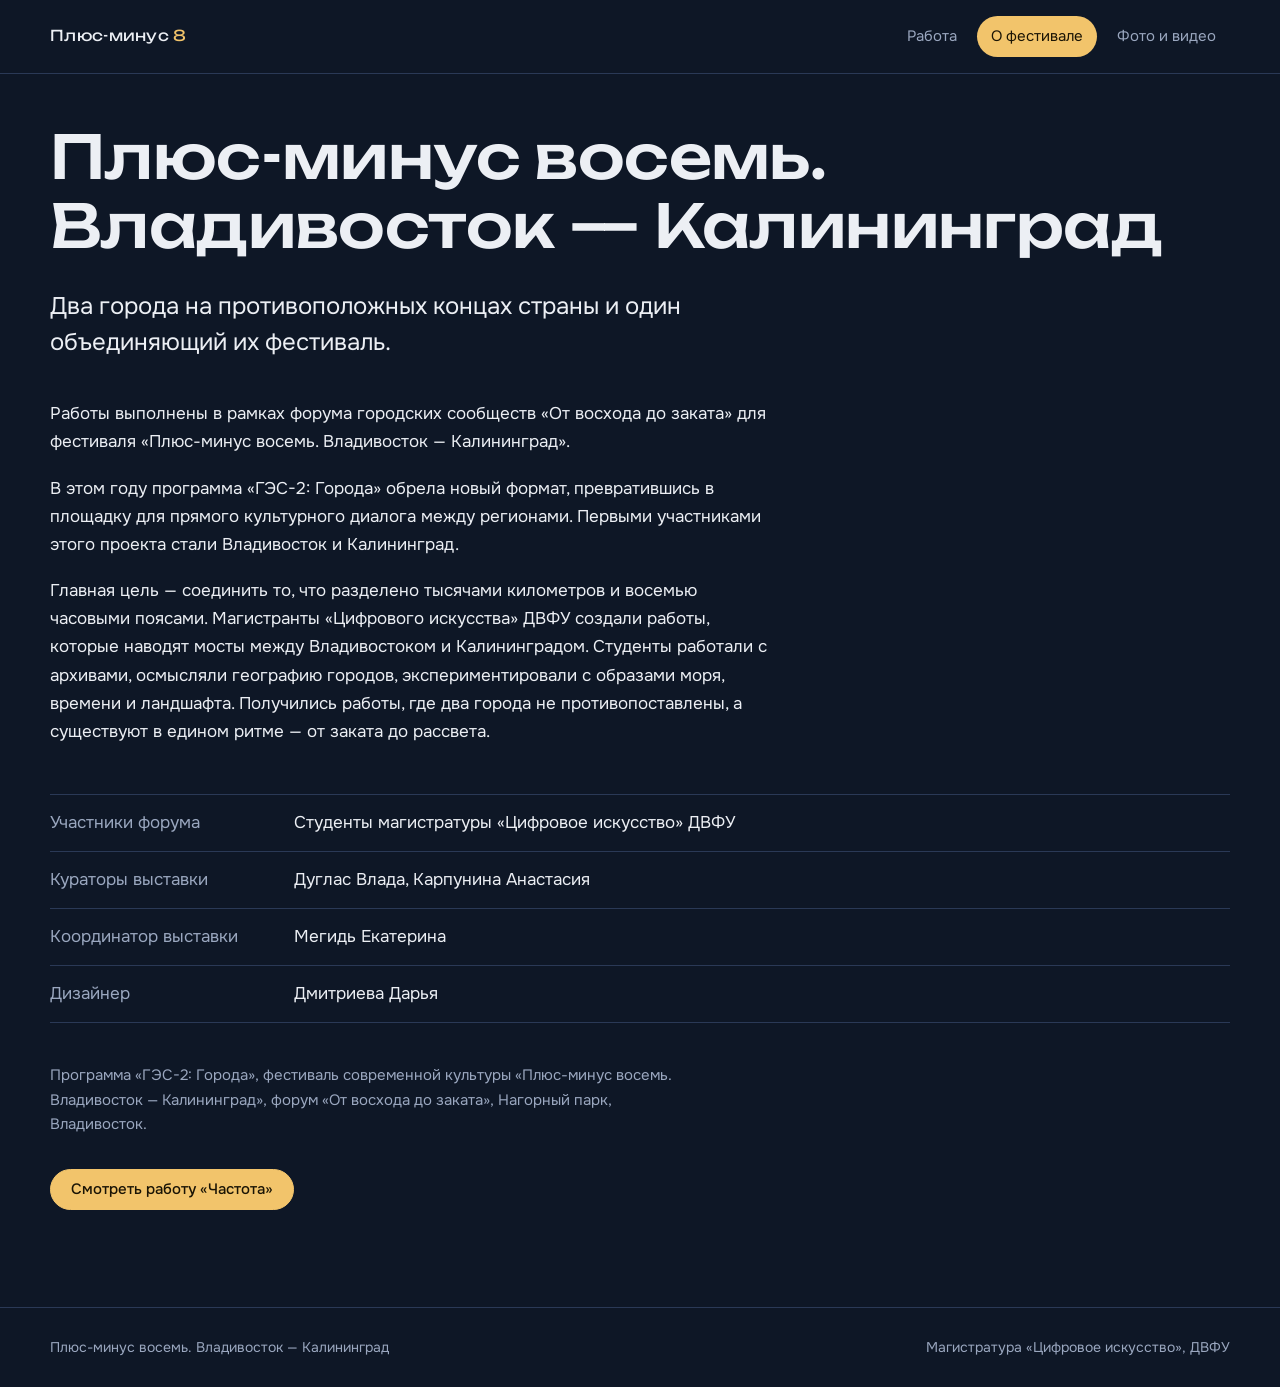
==== about.html @ 7358aeea "Add files via upload" ====
<!DOCTYPE html>
<html lang="ru">
<head>
<meta charset="utf-8">
<meta name="viewport" content="width=device-width, initial-scale=1, viewport-fit=cover">
<title>О фестивале — Плюс-минус восемь</title>
<meta name="theme-color" content="#0e1726">
<meta name="description" content="«Частота» — работа магистрантов «Цифрового искусства» ДВФУ для фестиваля «Плюс-минус восемь. Владивосток — Калининград».">
<link rel="preconnect" href="https://fonts.googleapis.com"><link rel="preconnect" href="https://fonts.gstatic.com" crossorigin><link href="https://fonts.googleapis.com/css2?family=Onest:wght@400;500&family=Unbounded:wght@500&display=swap&subset=cyrillic" rel="stylesheet"><link rel="stylesheet" href="css/style.css">
</head>
<body>
<header class="site-head"><div class="wrap">
<a class="logo" href="index.html">Плюс-минус <span>8</span></a>
<nav aria-label="Основное меню">
<a href="index.html">Работа</a>
<a href="about.html" aria-current="page">О фестивале</a>
<a href="gallery.html">Фото и видео</a>
</nav></div></header>
<main class="wrap page">
<h1>Плюс-минус восемь. Владивосток — Калининград</h1>
<p class="lead">Два города на противоположных концах страны и один объединяющий их фестиваль.</p>
<div class="prose">
<p>Работы выполнены в рамках форума городских сообществ «От восхода до заката» для фестиваля «Плюс-минус восемь. Владивосток — Калининград».</p>
<p>В этом году программа «ГЭС-2: Города» обрела новый формат, превратившись в площадку для прямого культурного диалога между регионами. Первыми участниками этого проекта стали Владивосток и Калининград.</p>
<p>Главная цель — соединить то, что разделено тысячами километров и восемью часовыми поясами. Магистранты «Цифрового искусства» ДВФУ создали работы, которые наводят мосты между Владивостоком и Калининградом. Студенты работали с архивами, осмысляли географию городов, экспериментировали с образами моря, времени и ландшафта. Получились работы, где два города не противопоставлены, а существуют в едином ритме — от заката до рассвета.</p>
</div>
<dl class="credits">
<div><dt>Участники форума</dt><dd>Студенты магистратуры «Цифровое искусство» ДВФУ</dd></div>
<div><dt>Кураторы выставки</dt><dd>Дуглас Влада, Карпунина Анастасия</dd></div>
<div><dt>Координатор выставки</dt><dd>Мегидь Екатерина</dd></div>
<div><dt>Дизайнер</dt><dd>Дмитриева Дарья</dd></div>
</dl>
<p class="venue">Программа «ГЭС-2: Города», фестиваль современной культуры «Плюс-минус восемь. Владивосток — Калининград», форум «От восхода до заката», Нагорный парк, Владивосток.</p>
<p style="margin-top:32px"><a class="btn solid" href="index.html">Смотреть работу «Частота»</a></p>
</main>
<footer><div class="wrap"><span>Плюс-минус восемь. Владивосток — Калининград</span><span>Магистратура «Цифровое искусство», ДВФУ</span></div></footer>
</body></html>
---- css/style.css ----
:root{
  --bg:#0e1726; --bg2:#15213a; --line:#2a3956; --text:#eceff4; --muted:#9aa7bf;
  --sun:#f2c46b; --sea:#6fa8c9;
  --safe-t:env(safe-area-inset-top,0px); --safe-b:env(safe-area-inset-bottom,0px);
}
*{box-sizing:border-box}
html{-webkit-text-size-adjust:100%}
body{margin:0;background:var(--bg);color:var(--text);font:400 17px/1.65 "Onest",system-ui,sans-serif;
  padding-top:var(--safe-t);padding-bottom:var(--safe-b)}
img,video{max-width:100%;display:block}
a{color:var(--sun);text-decoration-thickness:1px;text-underline-offset:3px}
a:hover{color:#fff}
:focus-visible{outline:2px solid var(--sun);outline-offset:3px}
h1,h2,h3{font-family:"Unbounded","Onest",sans-serif;font-weight:500;line-height:1.15;margin:0}
.wrap{width:min(1180px,100% - 40px);margin-inline:auto}

/* шапка */
.site-head{border-bottom:1px solid var(--line)}
.site-head .wrap{display:flex;flex-wrap:wrap;justify-content:space-between;align-items:center;gap:8px 24px;padding:16px 0}
.logo{font-family:"Unbounded",sans-serif;font-size:15px;color:var(--text);text-decoration:none;letter-spacing:.02em}
.logo span{color:var(--sun)}
nav{display:flex;gap:6px;flex-wrap:wrap}
nav a{color:var(--muted);text-decoration:none;padding:8px 14px;border-radius:99px;font-size:15px}
nav a:hover{color:var(--text)}
nav a[aria-current="page"]{background:var(--sun);color:#1a1405}

/* главная */
.intro{padding:40px 0 24px}
.intro h1{font-size:clamp(40px,10vw,112px);letter-spacing:-.02em}
.intro .by{color:var(--muted);margin:14px 0 0;font-size:clamp(15px,2.4vw,19px)}
.player{background:#000;border-radius:14px;overflow:hidden;border:1px solid var(--line);aspect-ratio:16/9}
.player video{width:100%;height:100%;object-fit:contain;background:#000}
.player .empty{height:100%;display:grid;place-items:center;text-align:center;color:var(--muted);padding:20px}
.cols{display:grid;grid-template-columns:1.4fr 1fr;gap:48px;padding:56px 0 72px}
.cols h2{font-size:22px;margin-bottom:16px}
.cols p{margin:0 0 1em;max-width:62ch}
.band{background:var(--bg2);border-block:1px solid var(--line)}
.links{display:flex;flex-wrap:wrap;gap:10px;margin-top:8px}
.btn{display:inline-flex;align-items:center;gap:8px;padding:12px 20px;border-radius:99px;border:1px solid var(--sun);
  color:var(--sun);text-decoration:none;font:500 15px/1 "Onest",sans-serif;background:transparent;cursor:pointer}
.btn:hover{background:var(--sun);color:#1a1405}
.btn.solid{background:var(--sun);color:#1a1405}
.btn.solid:hover{background:#fff;border-color:#fff}
.btn[disabled]{opacity:.6;cursor:progress}

/* о фестивале */
.page{padding:48px 0 80px}
.page h1{font-size:clamp(30px,6vw,60px);margin-bottom:28px;letter-spacing:-.01em}
.page .lead{font-size:clamp(19px,2.6vw,24px);line-height:1.5;max-width:30em;margin:0 0 40px}
.prose{max-width:66ch}
.prose p{margin:0 0 1.1em}
.credits{margin:48px 0 0;border-top:1px solid var(--line)}
.credits div{display:grid;grid-template-columns:minmax(120px,220px) 1fr;gap:8px 24px;padding:14px 0;border-bottom:1px solid var(--line)}
.credits dt{color:var(--muted)}
.credits dd{margin:0}
.venue{margin-top:40px;color:var(--muted);font-size:15px;max-width:66ch}

/* галерея */
.bar{display:flex;flex-wrap:wrap;gap:16px;align-items:center;justify-content:space-between;margin-bottom:28px}
.bar p{margin:0;color:var(--muted)}
.grid{display:grid;grid-template-columns:repeat(auto-fill,minmax(260px,1fr));gap:12px}
.tile{position:relative;aspect-ratio:4/3;border:0;padding:0;background:var(--bg2);border-radius:10px;overflow:hidden;cursor:pointer;color:inherit}
.tile img,.tile video{width:100%;height:100%;object-fit:cover}
.tile:hover img,.tile:hover video{filter:brightness(1.12)}
.tile .badge{position:absolute;left:10px;bottom:10px;background:rgba(0,0,0,.65);padding:4px 10px;border-radius:99px;font-size:13px}
.note{padding:28px;border:1px dashed var(--line);border-radius:12px;color:var(--muted)}
.lb{position:fixed;inset:0;background:rgba(6,10,18,.96);z-index:50;display:none;flex-direction:column;
  padding-top:var(--safe-t);padding-bottom:var(--safe-b)}
.lb.open{display:flex}
.lb-top{display:flex;justify-content:space-between;align-items:center;gap:12px;padding:12px 16px}
.lb-top .count{color:var(--muted);font-size:15px}
.lb-top .acts{display:flex;gap:8px}
.lb-stage{flex:1;min-height:0;display:flex;align-items:center;justify-content:center;padding:0 56px;position:relative}
.lb-stage img,.lb-stage video{max-width:100%;max-height:100%;object-fit:contain;border-radius:6px}
.arrow{position:absolute;top:50%;transform:translateY(-50%);width:44px;height:44px;border-radius:50%;border:1px solid var(--line);
  background:rgba(21,33,58,.85);color:var(--text);font-size:22px;cursor:pointer}
.arrow:hover{border-color:var(--sun);color:var(--sun)}
.arrow.prev{left:6px}.arrow.next{right:6px}
.lb-bottom{padding:12px 16px 16px;text-align:center;color:var(--muted);font-size:14px;word-break:break-all}

footer{border-top:1px solid var(--line);color:var(--muted);font-size:14px}
footer .wrap{padding:28px 0;display:flex;flex-wrap:wrap;gap:8px 32px;justify-content:space-between}

@media (max-width:760px){
  body{font-size:16px}
  .wrap{width:calc(100% - 28px)}
  .cols{grid-template-columns:1fr;gap:36px;padding:40px 0 56px}
  .credits div{grid-template-columns:1fr;gap:2px}
  .grid{grid-template-columns:repeat(2,1fr);gap:8px}
  .lb-stage{padding:0 8px}
  .arrow{width:40px;height:40px;top:auto;bottom:8px;transform:none;z-index:2}
  .arrow.prev{left:12px}.arrow.next{right:12px}
  .player{border-radius:10px}
  .site-head .wrap{padding:12px 0}
}
@media (prefers-reduced-motion:reduce){*{transition:none!important;animation:none!important}}
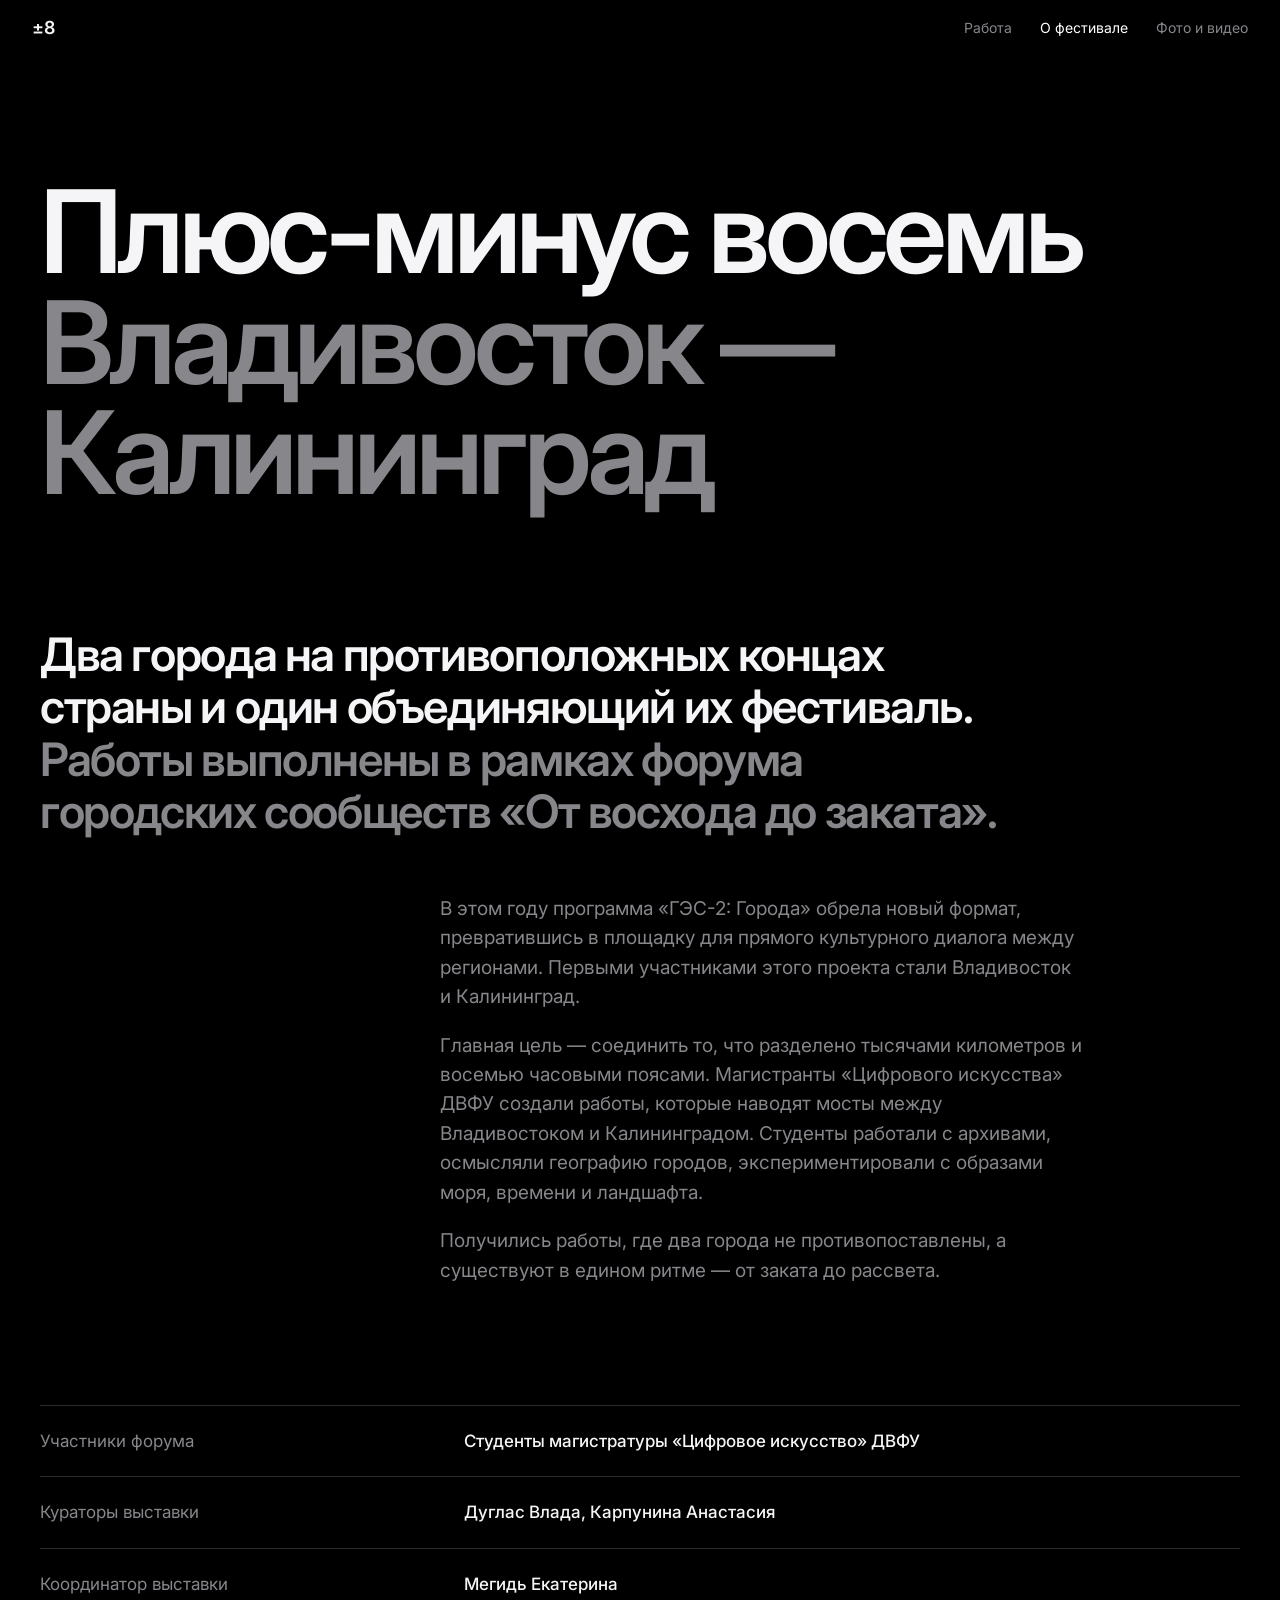
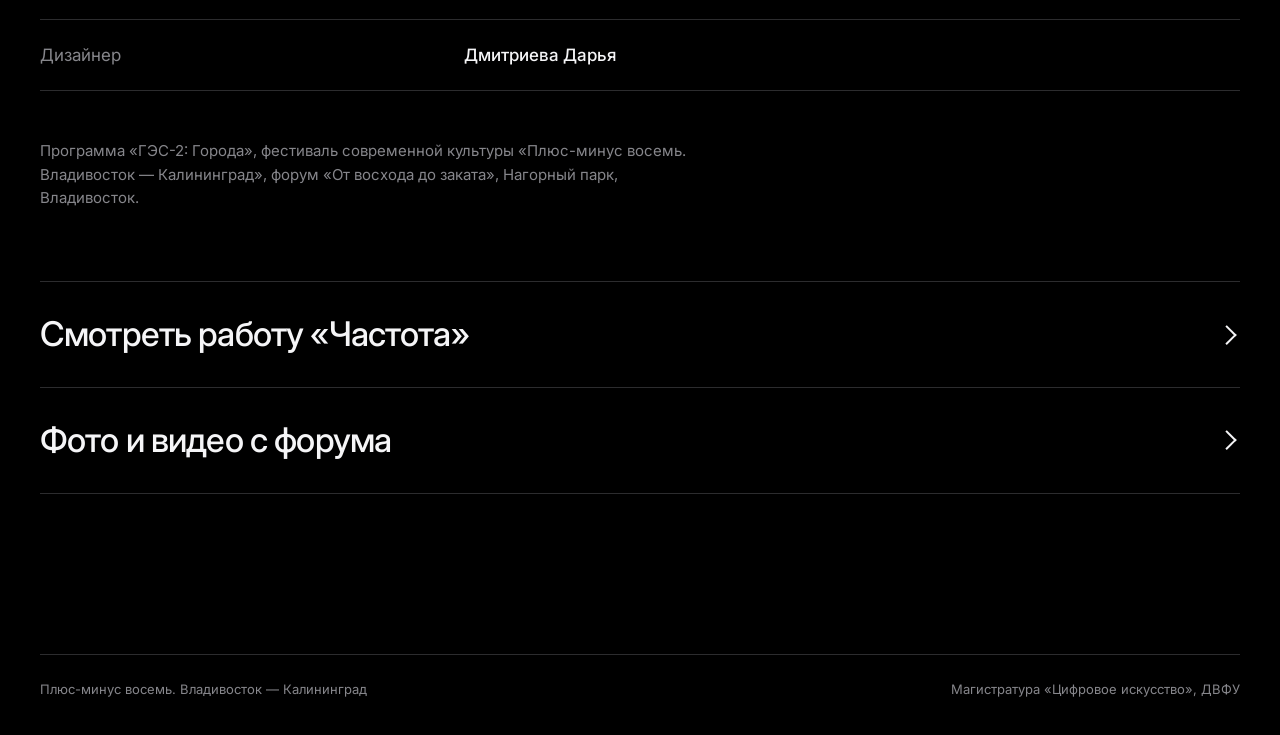
==== commit 4fc58b98: "Update about.html" ====
--- a/about.html
+++ b/about.html
@@ -4,34 +4,42 @@
 <meta charset="utf-8">
 <meta name="viewport" content="width=device-width, initial-scale=1, viewport-fit=cover">
 <title>О фестивале — Плюс-минус восемь</title>
-<meta name="theme-color" content="#0e1726">
+<meta name="theme-color" content="#000000">
 <meta name="description" content="«Частота» — работа магистрантов «Цифрового искусства» ДВФУ для фестиваля «Плюс-минус восемь. Владивосток — Калининград».">
-<link rel="preconnect" href="https://fonts.googleapis.com"><link rel="preconnect" href="https://fonts.gstatic.com" crossorigin><link href="https://fonts.googleapis.com/css2?family=Onest:wght@400;500&family=Unbounded:wght@500&display=swap&subset=cyrillic" rel="stylesheet"><link rel="stylesheet" href="css/style.css">
+<link rel="preconnect" href="https://fonts.googleapis.com"><link rel="preconnect" href="https://fonts.gstatic.com" crossorigin><link href="https://fonts.googleapis.com/css2?family=Inter:wght@400;500;600&subset=cyrillic&display=swap" rel="stylesheet"><link rel="stylesheet" href="css/style.css">
 </head>
 <body>
 <header class="site-head"><div class="wrap">
-<a class="logo" href="index.html">Плюс-минус <span>8</span></a>
+<a class="logo" href="index.html" aria-label="Плюс-минус восемь">±8</a>
 <nav aria-label="Основное меню">
 <a href="index.html">Работа</a>
 <a href="about.html" aria-current="page">О фестивале</a>
 <a href="gallery.html">Фото и видео</a>
 </nav></div></header>
 <main class="wrap page">
-<h1>Плюс-минус восемь. Владивосток — Калининград</h1>
-<p class="lead">Два города на противоположных концах страны и один объединяющий их фестиваль.</p>
-<div class="prose">
-<p>Работы выполнены в рамках форума городских сообществ «От восхода до заката» для фестиваля «Плюс-минус восемь. Владивосток — Калининград».</p>
+<h1 class="title">Плюс-минус восемь <span class="dim">Владивосток — Калининград</span></h1>
+
+<p class="big lead">Два города на противоположных концах страны и один объединяющий их фестиваль. <span class="dim">Работы выполнены в рамках форума городских сообществ «От восхода до заката».</span></p>
+
+<div class="offset">
 <p>В этом году программа «ГЭС-2: Города» обрела новый формат, превратившись в площадку для прямого культурного диалога между регионами. Первыми участниками этого проекта стали Владивосток и Калининград.</p>
-<p>Главная цель — соединить то, что разделено тысячами километров и восемью часовыми поясами. Магистранты «Цифрового искусства» ДВФУ создали работы, которые наводят мосты между Владивостоком и Калининградом. Студенты работали с архивами, осмысляли географию городов, экспериментировали с образами моря, времени и ландшафта. Получились работы, где два города не противопоставлены, а существуют в едином ритме — от заката до рассвета.</p>
+<p>Главная цель — соединить то, что разделено тысячами километров и восемью часовыми поясами. Магистранты «Цифрового искусства» ДВФУ создали работы, которые наводят мосты между Владивостоком и Калининградом. Студенты работали с архивами, осмысляли географию городов, экспериментировали с образами моря, времени и ландшафта.</p>
+<p>Получились работы, где два города не противопоставлены, а существуют в едином ритме — от заката до рассвета.</p>
 </div>
+
 <dl class="credits">
 <div><dt>Участники форума</dt><dd>Студенты магистратуры «Цифровое искусство» ДВФУ</dd></div>
 <div><dt>Кураторы выставки</dt><dd>Дуглас Влада, Карпунина Анастасия</dd></div>
 <div><dt>Координатор выставки</dt><dd>Мегидь Екатерина</dd></div>
 <div><dt>Дизайнер</dt><dd>Дмитриева Дарья</dd></div>
 </dl>
+
 <p class="venue">Программа «ГЭС-2: Города», фестиваль современной культуры «Плюс-минус восемь. Владивосток — Калининград», форум «От восхода до заката», Нагорный парк, Владивосток.</p>
-<p style="margin-top:32px"><a class="btn solid" href="index.html">Смотреть работу «Частота»</a></p>
+
+<div class="rows" style="margin-top:72px">
+<a href="index.html">Смотреть работу «Частота»</a>
+<a href="gallery.html">Фото и видео с форума</a>
+</div>
 </main>
 <footer><div class="wrap"><span>Плюс-минус восемь. Владивосток — Калининград</span><span>Магистратура «Цифровое искусство», ДВФУ</span></div></footer>
 </body></html>
--- a/css/style.css
+++ b/css/style.css
@@ -1,96 +1,113 @@
 :root{
-  --bg:#0e1726; --bg2:#15213a; --line:#2a3956; --text:#eceff4; --muted:#9aa7bf;
-  --sun:#f2c46b; --sea:#6fa8c9;
-  --safe-t:env(safe-area-inset-top,0px); --safe-b:env(safe-area-inset-bottom,0px);
+  --bg:#000; --text:#f5f5f7; --dim:#86868b; --line:#2c2c2e; --panel:#161618;
+  --h:56px; --safe-t:env(safe-area-inset-top,0px); --safe-b:env(safe-area-inset-bottom,0px);
 }
 *{box-sizing:border-box}
 html{-webkit-text-size-adjust:100%}
-body{margin:0;background:var(--bg);color:var(--text);font:400 17px/1.65 "Onest",system-ui,sans-serif;
-  padding-top:var(--safe-t);padding-bottom:var(--safe-b)}
+body{margin:0;background:var(--bg);color:var(--text);padding-bottom:var(--safe-b);
+  font:400 17px/1.55 "Inter",-apple-system,BlinkMacSystemFont,"SF Pro Text","Segoe UI",Roboto,Arial,sans-serif;
+  -webkit-font-smoothing:antialiased;text-rendering:optimizeLegibility}
 img,video{max-width:100%;display:block}
-a{color:var(--sun);text-decoration-thickness:1px;text-underline-offset:3px}
-a:hover{color:#fff}
-:focus-visible{outline:2px solid var(--sun);outline-offset:3px}
-h1,h2,h3{font-family:"Unbounded","Onest",sans-serif;font-weight:500;line-height:1.15;margin:0}
-.wrap{width:min(1180px,100% - 40px);margin-inline:auto}
+a{color:inherit;text-decoration:none}
+:focus-visible{outline:2px solid #fff;outline-offset:4px}
+h1,h2,p,dl,dd{margin:0}
+h1,h2{font-weight:600;letter-spacing:-.035em;line-height:1.04}
+.wrap{width:min(1200px,100% - 64px);margin-inline:auto}
 
 /* шапка */
-.site-head{border-bottom:1px solid var(--line)}
-.site-head .wrap{display:flex;flex-wrap:wrap;justify-content:space-between;align-items:center;gap:8px 24px;padding:16px 0}
-.logo{font-family:"Unbounded",sans-serif;font-size:15px;color:var(--text);text-decoration:none;letter-spacing:.02em}
-.logo span{color:var(--sun)}
-nav{display:flex;gap:6px;flex-wrap:wrap}
-nav a{color:var(--muted);text-decoration:none;padding:8px 14px;border-radius:99px;font-size:15px}
-nav a:hover{color:var(--text)}
-nav a[aria-current="page"]{background:var(--sun);color:#1a1405}
+.site-head{position:sticky;top:0;z-index:30;padding-top:var(--safe-t);background:rgba(0,0,0,.78);
+  -webkit-backdrop-filter:saturate(180%) blur(20px);backdrop-filter:saturate(180%) blur(20px)}
+.site-head .wrap{width:min(1400px,100% - 64px);height:var(--h);display:flex;align-items:center;justify-content:space-between;gap:16px}
+.logo{font-weight:600;font-size:18px;letter-spacing:-.02em}
+nav{display:flex;gap:28px}
+nav a{font-size:14px;color:var(--dim);transition:color .2s}
+nav a:hover,nav a[aria-current="page"]{color:#fff}
 
-/* главная */
-.intro{padding:40px 0 24px}
-.intro h1{font-size:clamp(40px,10vw,112px);letter-spacing:-.02em}
-.intro .by{color:var(--muted);margin:14px 0 0;font-size:clamp(15px,2.4vw,19px)}
-.player{background:#000;border-radius:14px;overflow:hidden;border:1px solid var(--line);aspect-ratio:16/9}
-.player video{width:100%;height:100%;object-fit:contain;background:#000}
-.player .empty{height:100%;display:grid;place-items:center;text-align:center;color:var(--muted);padding:20px}
-.cols{display:grid;grid-template-columns:1.4fr 1fr;gap:48px;padding:56px 0 72px}
-.cols h2{font-size:22px;margin-bottom:16px}
-.cols p{margin:0 0 1em;max-width:62ch}
-.band{background:var(--bg2);border-block:1px solid var(--line)}
-.links{display:flex;flex-wrap:wrap;gap:10px;margin-top:8px}
-.btn{display:inline-flex;align-items:center;gap:8px;padding:12px 20px;border-radius:99px;border:1px solid var(--sun);
-  color:var(--sun);text-decoration:none;font:500 15px/1 "Onest",sans-serif;background:transparent;cursor:pointer}
-.btn:hover{background:var(--sun);color:#1a1405}
-.btn.solid{background:var(--sun);color:#1a1405}
-.btn.solid:hover{background:#fff;border-color:#fff}
-.btn[disabled]{opacity:.6;cursor:progress}
+/* кнопки */
+.btn{display:inline-flex;align-items:center;justify-content:center;height:44px;padding:0 22px;border-radius:99px;border:1px solid #fff;
+  background:#fff;color:#000;font:500 15px/1 "Inter",-apple-system,"Segoe UI",Roboto,sans-serif;cursor:pointer;transition:opacity .2s}
+.btn:hover{opacity:.82}
+.btn.ghost{background:transparent;color:#fff;border-color:#48484a}
+.btn[disabled]{opacity:.5;cursor:progress}
+
+/* главная: видео */
+.stage{height:calc(100vh - var(--h) - var(--safe-t) - 112px);height:calc(100svh - var(--h) - var(--safe-t) - 112px);min-height:300px;background:#000}
+.stage video{width:100%;height:100%;object-fit:contain;background:#000}
+.cap{display:flex;justify-content:space-between;align-items:baseline;flex-wrap:wrap;gap:6px 32px;padding:26px 0 0}
+.cap h1{font-size:clamp(28px,3.6vw,44px)}
+.cap p{color:var(--dim);font-size:15px}
+
+/* крупный текст */
+.section{padding:140px 0 0}
+.big{font-size:clamp(24px,3.6vw,48px);line-height:1.14;font-weight:600;letter-spacing:-.03em;max-width:21em}
+.big .dim,.dim{color:var(--dim)}
+.offset{margin-left:33.333%;max-width:34em;margin-top:56px;font-size:19px;color:var(--dim)}
+.offset p+p{margin-top:1em}
+
+/* строки-ссылки */
+.rows{margin-top:40px;border-bottom:1px solid var(--line)}
+.rows a{display:flex;justify-content:space-between;align-items:center;gap:16px;padding:26px 0;border-top:1px solid var(--line);
+  font-size:clamp(22px,2.8vw,34px);font-weight:500;letter-spacing:-.025em;transition:color .2s}
+.rows a::after{content:"";flex:none;width:.34em;height:.34em;border-top:2px solid currentColor;border-right:2px solid currentColor;transform:rotate(45deg);margin-right:.2em;transition:transform .25s}
+.rows a:hover{color:var(--dim)}
+.rows a:hover::after{transform:translateX(6px) rotate(45deg)}
+.h2{font-size:clamp(28px,4vw,52px)}
+.sub{color:var(--dim);margin-top:14px;font-size:19px}
 
 /* о фестивале */
-.page{padding:48px 0 80px}
-.page h1{font-size:clamp(30px,6vw,60px);margin-bottom:28px;letter-spacing:-.01em}
-.page .lead{font-size:clamp(19px,2.6vw,24px);line-height:1.5;max-width:30em;margin:0 0 40px}
-.prose{max-width:66ch}
-.prose p{margin:0 0 1.1em}
-.credits{margin:48px 0 0;border-top:1px solid var(--line)}
-.credits div{display:grid;grid-template-columns:minmax(120px,220px) 1fr;gap:8px 24px;padding:14px 0;border-bottom:1px solid var(--line)}
-.credits dt{color:var(--muted)}
-.credits dd{margin:0}
-.venue{margin-top:40px;color:var(--muted);font-size:15px;max-width:66ch}
+.page{padding:120px 0 0}
+.title{font-size:clamp(44px,9vw,132px);letter-spacing:-.045em;line-height:.96}
+.title .dim{display:block}
+.lead{margin-top:120px}
+.credits{margin-top:120px;border-bottom:1px solid var(--line)}
+.credits div{display:grid;grid-template-columns:33.333% 1fr;gap:8px 24px;padding:22px 0;border-top:1px solid var(--line)}
+.credits dt{color:var(--dim)}
+.credits dd{font-weight:500}
+.venue{margin-top:48px;color:var(--dim);font-size:15px;max-width:44em}
 
 /* галерея */
-.bar{display:flex;flex-wrap:wrap;gap:16px;align-items:center;justify-content:space-between;margin-bottom:28px}
-.bar p{margin:0;color:var(--muted)}
-.grid{display:grid;grid-template-columns:repeat(auto-fill,minmax(260px,1fr));gap:12px}
-.tile{position:relative;aspect-ratio:4/3;border:0;padding:0;background:var(--bg2);border-radius:10px;overflow:hidden;cursor:pointer;color:inherit}
-.tile img,.tile video{width:100%;height:100%;object-fit:cover}
-.tile:hover img,.tile:hover video{filter:brightness(1.12)}
-.tile .badge{position:absolute;left:10px;bottom:10px;background:rgba(0,0,0,.65);padding:4px 10px;border-radius:99px;font-size:13px}
-.note{padding:28px;border:1px dashed var(--line);border-radius:12px;color:var(--muted)}
-.lb{position:fixed;inset:0;background:rgba(6,10,18,.96);z-index:50;display:none;flex-direction:column;
-  padding-top:var(--safe-t);padding-bottom:var(--safe-b)}
+.bar{display:flex;justify-content:space-between;align-items:center;flex-wrap:wrap;gap:16px;margin:56px 0 32px}
+.bar p{color:var(--dim)}
+.grid{display:grid;grid-template-columns:repeat(auto-fill,minmax(280px,1fr));gap:6px}
+.tile{position:relative;aspect-ratio:4/3;padding:0;border:0;background:var(--panel);border-radius:10px;overflow:hidden;cursor:pointer;color:inherit}
+.tile img,.tile video{width:100%;height:100%;object-fit:cover;transition:opacity .25s}
+.tile:hover img,.tile:hover video{opacity:.82}
+.tile .badge{position:absolute;left:10px;bottom:10px;padding:5px 11px;border-radius:99px;background:rgba(0,0,0,.7);font-size:12px;font-weight:500}
+.note{padding:32px 0;color:var(--dim);border-top:1px solid var(--line)}
+.lb{position:fixed;inset:0;z-index:50;display:none;flex-direction:column;background:#000;padding-top:var(--safe-t);padding-bottom:var(--safe-b)}
 .lb.open{display:flex}
-.lb-top{display:flex;justify-content:space-between;align-items:center;gap:12px;padding:12px 16px}
-.lb-top .count{color:var(--muted);font-size:15px}
+.lb-top{display:flex;justify-content:space-between;align-items:center;gap:12px;padding:12px 20px}
+.lb-top .count{color:var(--dim);font-size:14px}
 .lb-top .acts{display:flex;gap:8px}
-.lb-stage{flex:1;min-height:0;display:flex;align-items:center;justify-content:center;padding:0 56px;position:relative}
-.lb-stage img,.lb-stage video{max-width:100%;max-height:100%;object-fit:contain;border-radius:6px}
-.arrow{position:absolute;top:50%;transform:translateY(-50%);width:44px;height:44px;border-radius:50%;border:1px solid var(--line);
-  background:rgba(21,33,58,.85);color:var(--text);font-size:22px;cursor:pointer}
-.arrow:hover{border-color:var(--sun);color:var(--sun)}
-.arrow.prev{left:6px}.arrow.next{right:6px}
-.lb-bottom{padding:12px 16px 16px;text-align:center;color:var(--muted);font-size:14px;word-break:break-all}
+.lb-top .btn{height:38px;padding:0 18px;font-size:14px}
+.lb-stage{flex:1;min-height:0;display:flex;align-items:center;justify-content:center;padding:0 80px;position:relative}
+.lb-stage img,.lb-stage video{max-width:100%;max-height:100%;object-fit:contain;border-radius:8px}
+.arrow{position:absolute;top:50%;transform:translateY(-50%);width:48px;height:48px;border-radius:50%;border:0;background:#1c1c1e;color:#fff;font-size:24px;line-height:1;cursor:pointer;transition:background .2s}
+.arrow:hover{background:#3a3a3c}
+.arrow.prev{left:20px}.arrow.next{right:20px}
+.lb-bottom{padding:12px 20px 18px;text-align:center;color:var(--dim);font-size:13px;word-break:break-all}
 
-footer{border-top:1px solid var(--line);color:var(--muted);font-size:14px}
-footer .wrap{padding:28px 0;display:flex;flex-wrap:wrap;gap:8px 32px;justify-content:space-between}
+footer{margin-top:160px;color:var(--dim);font-size:13px}
+footer .wrap{padding:24px 0 36px;display:flex;flex-wrap:wrap;gap:6px 32px;justify-content:space-between;border-top:1px solid var(--line)}
 
 @media (max-width:760px){
   body{font-size:16px}
-  .wrap{width:calc(100% - 28px)}
-  .cols{grid-template-columns:1fr;gap:36px;padding:40px 0 56px}
-  .credits div{grid-template-columns:1fr;gap:2px}
-  .grid{grid-template-columns:repeat(2,1fr);gap:8px}
+  .wrap,.site-head .wrap{width:calc(100% - 36px)}
+  nav{gap:18px}
+  .stage{height:auto;aspect-ratio:16/9;min-height:0}
+  .cap{padding-top:20px}
+  .section{padding-top:88px}
+  .offset{margin-left:0;font-size:17px;margin-top:36px}
+  .rows a{padding:22px 0}
+  .page{padding-top:72px}
+  .lead,.credits{margin-top:72px}
+  .credits div{grid-template-columns:1fr;gap:2px;padding:18px 0}
+  .bar{margin:40px 0 24px}
+  .grid{grid-template-columns:repeat(2,1fr);gap:4px}
+  .tile{border-radius:8px}
   .lb-stage{padding:0 8px}
-  .arrow{width:40px;height:40px;top:auto;bottom:8px;transform:none;z-index:2}
-  .arrow.prev{left:12px}.arrow.next{right:12px}
-  .player{border-radius:10px}
-  .site-head .wrap{padding:12px 0}
+  .arrow{top:auto;bottom:8px;transform:none;z-index:2;width:44px;height:44px}
+  .arrow.prev{left:16px}.arrow.next{right:16px}
+  footer{margin-top:96px}
 }
-@media (prefers-reduced-motion:reduce){*{transition:none!important;animation:none!important}}
+@media (prefers-reduced-motion:reduce){*{transition:none!important}}
